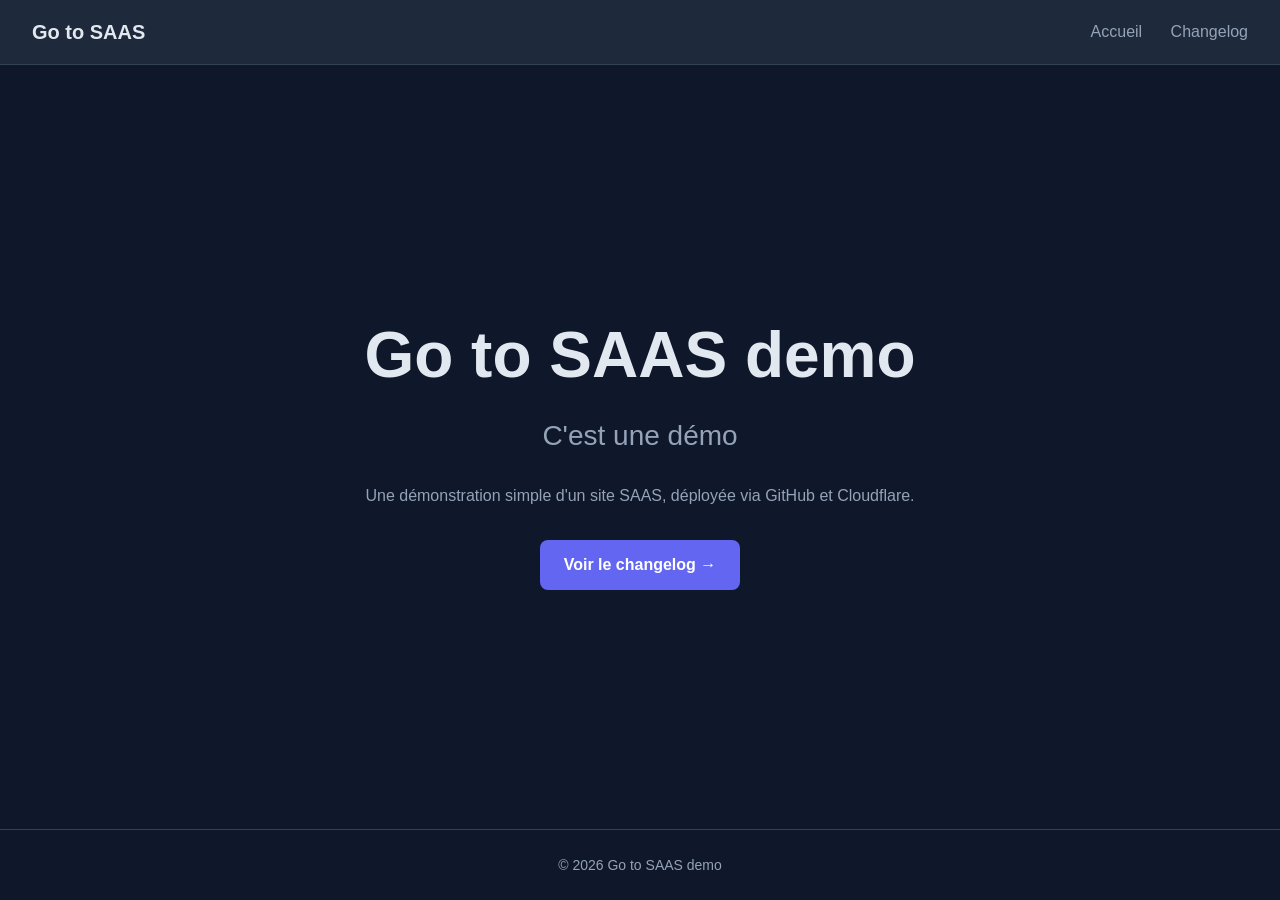
==== public/index.html @ 14ffb2b3 "Site Go to SAAS demo + deploiement auto Cloudflare via GitHub Actions" ====
<!DOCTYPE html>
<html lang="fr">
<head>
  <meta charset="UTF-8" />
  <meta name="viewport" content="width=device-width, initial-scale=1.0" />
  <title>Go to SAAS demo</title>
  <link rel="stylesheet" href="styles.css" />
</head>
<body>
  <header class="site-header">
    <a class="logo" href="/">Go&nbsp;to&nbsp;SAAS</a>
    <nav>
      <a href="/">Accueil</a>
      <a href="/changelog.html">Changelog</a>
    </nav>
  </header>

  <main class="hero">
    <h1>Go to SAAS demo</h1>
    <h2>C'est une démo</h2>
    <p class="tagline">
      Une démonstration simple d'un site SAAS, déployée via GitHub et Cloudflare.
    </p>
    <a class="cta" href="/changelog.html">Voir le changelog &rarr;</a>
  </main>

  <footer class="site-footer">
    <p>&copy; 2026 Go to SAAS demo</p>
  </footer>
</body>
</html>
---- public/styles.css ----
:root {
  --bg: #0f172a;
  --bg-soft: #1e293b;
  --accent: #6366f1;
  --accent-hover: #818cf8;
  --text: #e2e8f0;
  --text-muted: #94a3b8;
  --border: #334155;
}

* {
  box-sizing: border-box;
  margin: 0;
  padding: 0;
}

body {
  font-family: -apple-system, BlinkMacSystemFont, "Segoe UI", Roboto, Helvetica, Arial, sans-serif;
  background: var(--bg);
  color: var(--text);
  line-height: 1.6;
  display: flex;
  flex-direction: column;
  min-height: 100vh;
}

.site-header {
  display: flex;
  align-items: center;
  justify-content: space-between;
  padding: 1rem 2rem;
  border-bottom: 1px solid var(--border);
  background: var(--bg-soft);
}

.logo {
  font-weight: 700;
  font-size: 1.25rem;
  color: var(--text);
  text-decoration: none;
}

.site-header nav a {
  color: var(--text-muted);
  text-decoration: none;
  margin-left: 1.5rem;
  transition: color 0.2s;
}

.site-header nav a:hover,
.site-header nav a.active {
  color: var(--accent-hover);
}

.hero {
  flex: 1;
  display: flex;
  flex-direction: column;
  align-items: center;
  justify-content: center;
  text-align: center;
  padding: 4rem 2rem;
}

.hero h1 {
  font-size: clamp(2.5rem, 6vw, 4rem);
  margin-bottom: 0.5rem;
}

.hero h2 {
  font-size: clamp(1.25rem, 3vw, 1.75rem);
  color: var(--text-muted);
  font-weight: 500;
  margin-bottom: 1.5rem;
}

.tagline {
  color: var(--text-muted);
  max-width: 36rem;
  margin: 0 auto 2rem;
}

.cta {
  display: inline-block;
  background: var(--accent);
  color: #fff;
  text-decoration: none;
  padding: 0.75rem 1.5rem;
  border-radius: 0.5rem;
  font-weight: 600;
  transition: background 0.2s;
}

.cta:hover {
  background: var(--accent-hover);
}

.content {
  flex: 1;
  max-width: 60rem;
  width: 100%;
  margin: 0 auto;
  padding: 3rem 2rem;
}

.content h1 {
  margin-bottom: 0.5rem;
}

.changelog {
  width: 100%;
  border-collapse: collapse;
  margin-top: 2rem;
  background: var(--bg-soft);
  border-radius: 0.5rem;
  overflow: hidden;
}

.changelog th,
.changelog td {
  text-align: left;
  padding: 0.9rem 1rem;
  border-bottom: 1px solid var(--border);
  vertical-align: top;
}

.changelog th {
  background: #273449;
  font-size: 0.85rem;
  text-transform: uppercase;
  letter-spacing: 0.05em;
  color: var(--text-muted);
}

.changelog tbody tr:last-child td {
  border-bottom: none;
}

.changelog td:first-child {
  white-space: nowrap;
  color: var(--text-muted);
  font-variant-numeric: tabular-nums;
}

.site-footer {
  text-align: center;
  padding: 1.5rem;
  color: var(--text-muted);
  font-size: 0.875rem;
  border-top: 1px solid var(--border);
}
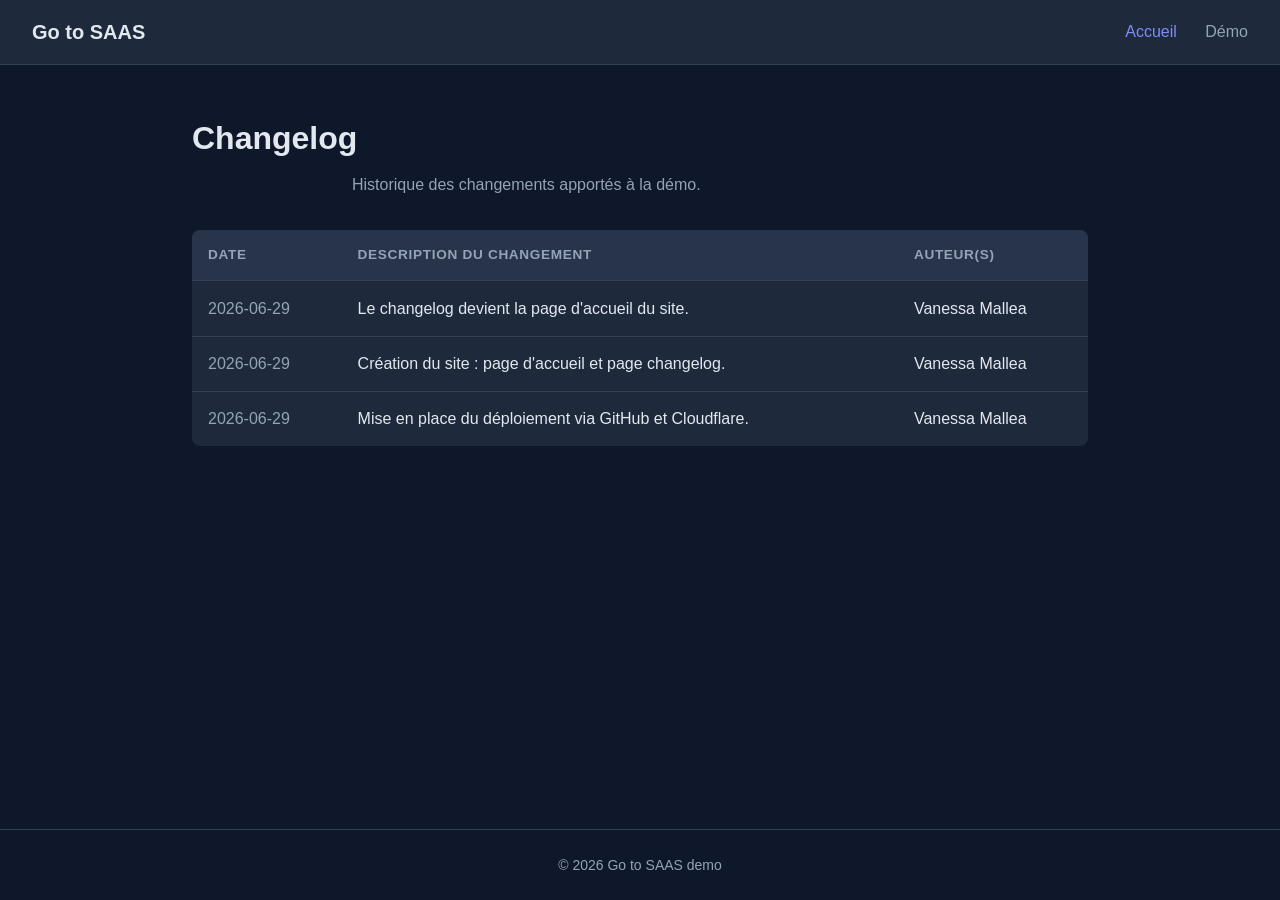
==== commit f0da374a: "Le changelog devient la page d'accueil; ancienne page demo deplacee vers demo.html" ====
--- a/public/index.html
+++ b/public/index.html
@@ -3,25 +3,48 @@
 <head>
   <meta charset="UTF-8" />
   <meta name="viewport" content="width=device-width, initial-scale=1.0" />
-  <title>Go to SAAS demo</title>
+  <title>Changelog — Go to SAAS demo</title>
   <link rel="stylesheet" href="styles.css" />
 </head>
 <body>
   <header class="site-header">
     <a class="logo" href="/">Go&nbsp;to&nbsp;SAAS</a>
     <nav>
-      <a href="/">Accueil</a>
-      <a href="/changelog.html">Changelog</a>
+      <a href="/" class="active">Accueil</a>
+      <a href="/demo.html">Démo</a>
     </nav>
   </header>
 
-  <main class="hero">
-    <h1>Go to SAAS demo</h1>
-    <h2>C'est une démo</h2>
-    <p class="tagline">
-      Une démonstration simple d'un site SAAS, déployée via GitHub et Cloudflare.
-    </p>
-    <a class="cta" href="/changelog.html">Voir le changelog &rarr;</a>
+  <main class="content">
+    <h1>Changelog</h1>
+    <p class="tagline">Historique des changements apportés à la démo.</p>
+
+    <table class="changelog">
+      <thead>
+        <tr>
+          <th>Date</th>
+          <th>Description du changement</th>
+          <th>Auteur(s)</th>
+        </tr>
+      </thead>
+      <tbody>
+        <tr>
+          <td>2026-06-29</td>
+          <td>Le changelog devient la page d'accueil du site.</td>
+          <td>Vanessa Mallea</td>
+        </tr>
+        <tr>
+          <td>2026-06-29</td>
+          <td>Création du site : page d'accueil et page changelog.</td>
+          <td>Vanessa Mallea</td>
+        </tr>
+        <tr>
+          <td>2026-06-29</td>
+          <td>Mise en place du déploiement via GitHub et Cloudflare.</td>
+          <td>Vanessa Mallea</td>
+        </tr>
+      </tbody>
+    </table>
   </main>
 
   <footer class="site-footer">
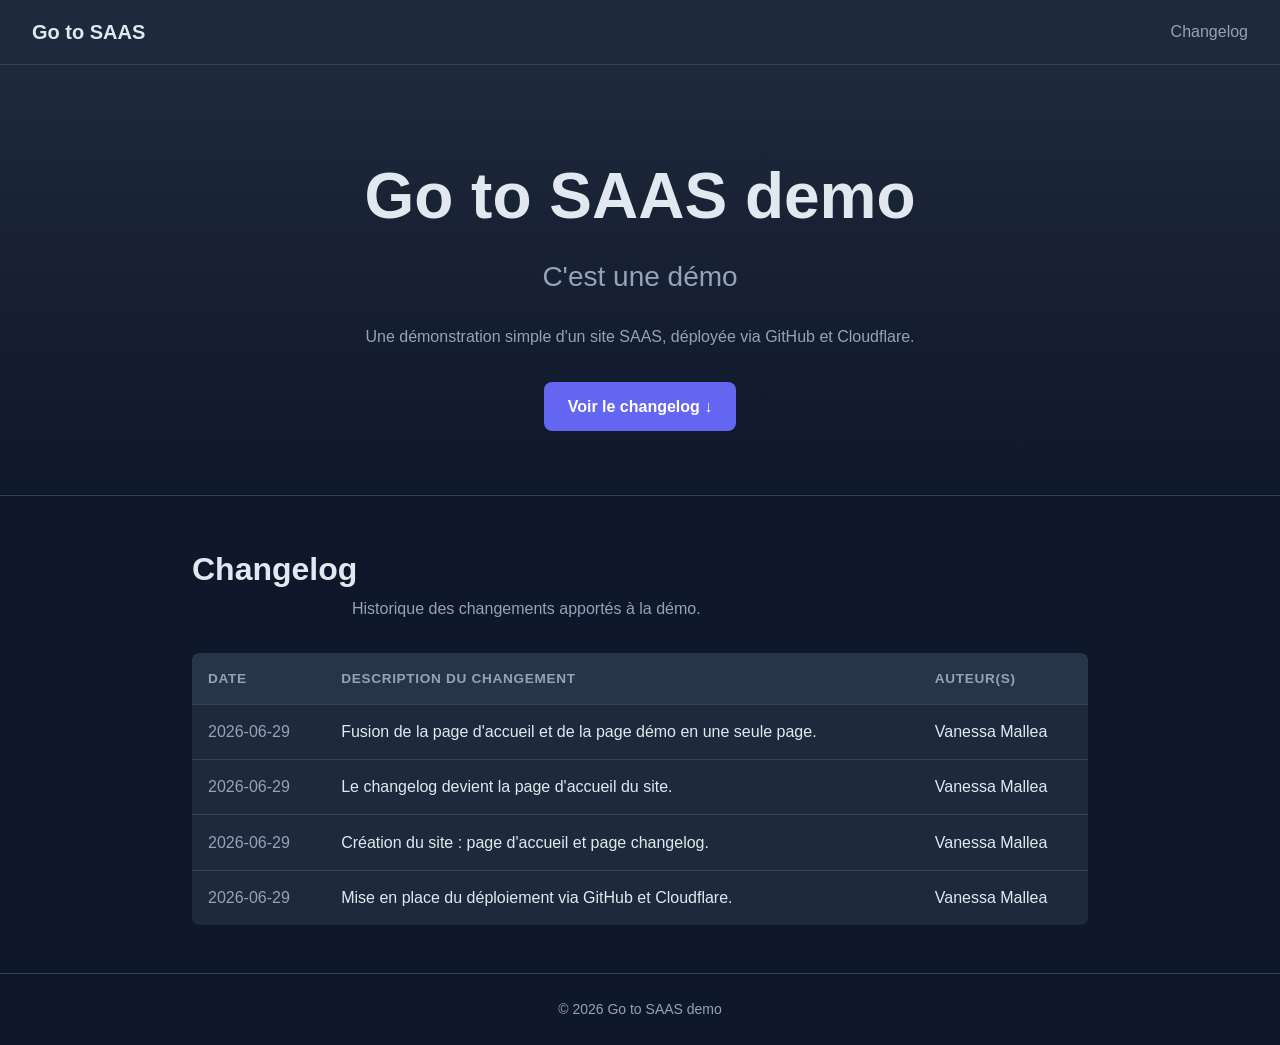
==== commit 2cc46bce: "Fusion de la page d'accueil et de la page demo en une seule page" ====
--- a/public/index.html
+++ b/public/index.html
@@ -3,20 +3,28 @@
 <head>
   <meta charset="UTF-8" />
   <meta name="viewport" content="width=device-width, initial-scale=1.0" />
-  <title>Changelog — Go to SAAS demo</title>
+  <title>Go to SAAS demo</title>
   <link rel="stylesheet" href="styles.css" />
 </head>
 <body>
   <header class="site-header">
     <a class="logo" href="/">Go&nbsp;to&nbsp;SAAS</a>
     <nav>
-      <a href="/" class="active">Accueil</a>
-      <a href="/demo.html">Démo</a>
+      <a href="#changelog">Changelog</a>
     </nav>
   </header>
 
-  <main class="content">
-    <h1>Changelog</h1>
+  <section class="hero">
+    <h1>Go to SAAS demo</h1>
+    <h2>C'est une démo</h2>
+    <p class="tagline">
+      Une démonstration simple d'un site SAAS, déployée via GitHub et Cloudflare.
+    </p>
+    <a class="cta" href="#changelog">Voir le changelog &darr;</a>
+  </section>
+
+  <main class="content" id="changelog">
+    <h2 class="section-title">Changelog</h2>
     <p class="tagline">Historique des changements apportés à la démo.</p>
 
     <table class="changelog">
@@ -28,6 +36,11 @@
         </tr>
       </thead>
       <tbody>
+        <tr>
+          <td>2026-06-29</td>
+          <td>Fusion de la page d'accueil et de la page démo en une seule page.</td>
+          <td>Vanessa Mallea</td>
+        </tr>
         <tr>
           <td>2026-06-29</td>
           <td>Le changelog devient la page d'accueil du site.</td>
--- a/public/styles.css
+++ b/public/styles.css
@@ -53,13 +53,18 @@
 }
 
 .hero {
-  flex: 1;
   display: flex;
   flex-direction: column;
   align-items: center;
   justify-content: center;
   text-align: center;
-  padding: 4rem 2rem;
+  padding: 5rem 2rem 4rem;
+  border-bottom: 1px solid var(--border);
+  background: linear-gradient(180deg, var(--bg-soft), var(--bg));
+}
+
+.section-title {
+  font-size: clamp(1.5rem, 3vw, 2rem);
 }
 
 .hero h1 {
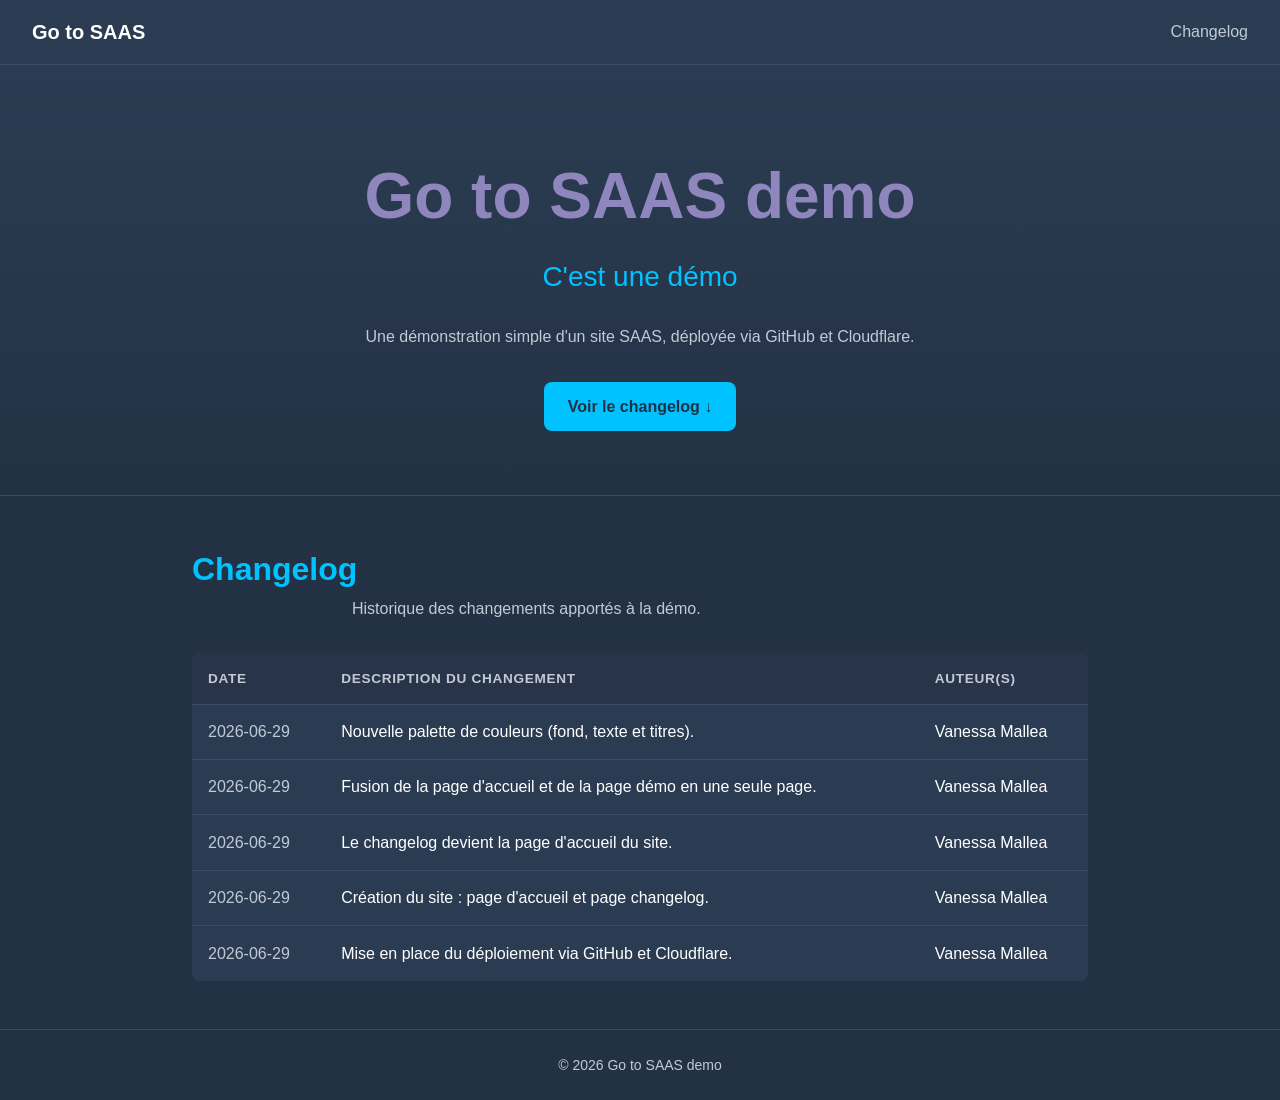
==== commit 6e1867e6: "Nouvelle palette de couleurs (fond #233144, texte #ffffff, titres #8e86bd et #00c2ff)" ====
--- a/public/index.html
+++ b/public/index.html
@@ -38,6 +38,11 @@
       <tbody>
         <tr>
           <td>2026-06-29</td>
+          <td>Nouvelle palette de couleurs (fond, texte et titres).</td>
+          <td>Vanessa Mallea</td>
+        </tr>
+        <tr>
+          <td>2026-06-29</td>
           <td>Fusion de la page d'accueil et de la page démo en une seule page.</td>
           <td>Vanessa Mallea</td>
         </tr>
--- a/public/styles.css
+++ b/public/styles.css
@@ -1,11 +1,13 @@
 :root {
-  --bg: #0f172a;
-  --bg-soft: #1e293b;
-  --accent: #6366f1;
-  --accent-hover: #818cf8;
-  --text: #e2e8f0;
-  --text-muted: #94a3b8;
-  --border: #334155;
+  --bg: #233144;
+  --bg-soft: #2b3c52;
+  --accent: #00c2ff;
+  --accent-hover: #8e86bd;
+  --text: #ffffff;
+  --text-muted: #c2cad6;
+  --border: #3a4d64;
+  --title-1: #8e86bd;
+  --title-2: #00c2ff;
 }
 
 * {
@@ -65,16 +67,18 @@
 
 .section-title {
   font-size: clamp(1.5rem, 3vw, 2rem);
+  color: var(--title-2);
 }
 
 .hero h1 {
   font-size: clamp(2.5rem, 6vw, 4rem);
   margin-bottom: 0.5rem;
+  color: var(--title-1);
 }
 
 .hero h2 {
   font-size: clamp(1.25rem, 3vw, 1.75rem);
-  color: var(--text-muted);
+  color: var(--title-2);
   font-weight: 500;
   margin-bottom: 1.5rem;
 }
@@ -88,7 +92,7 @@
 .cta {
   display: inline-block;
   background: var(--accent);
-  color: #fff;
+  color: var(--bg);
   text-decoration: none;
   padding: 0.75rem 1.5rem;
   border-radius: 0.5rem;
